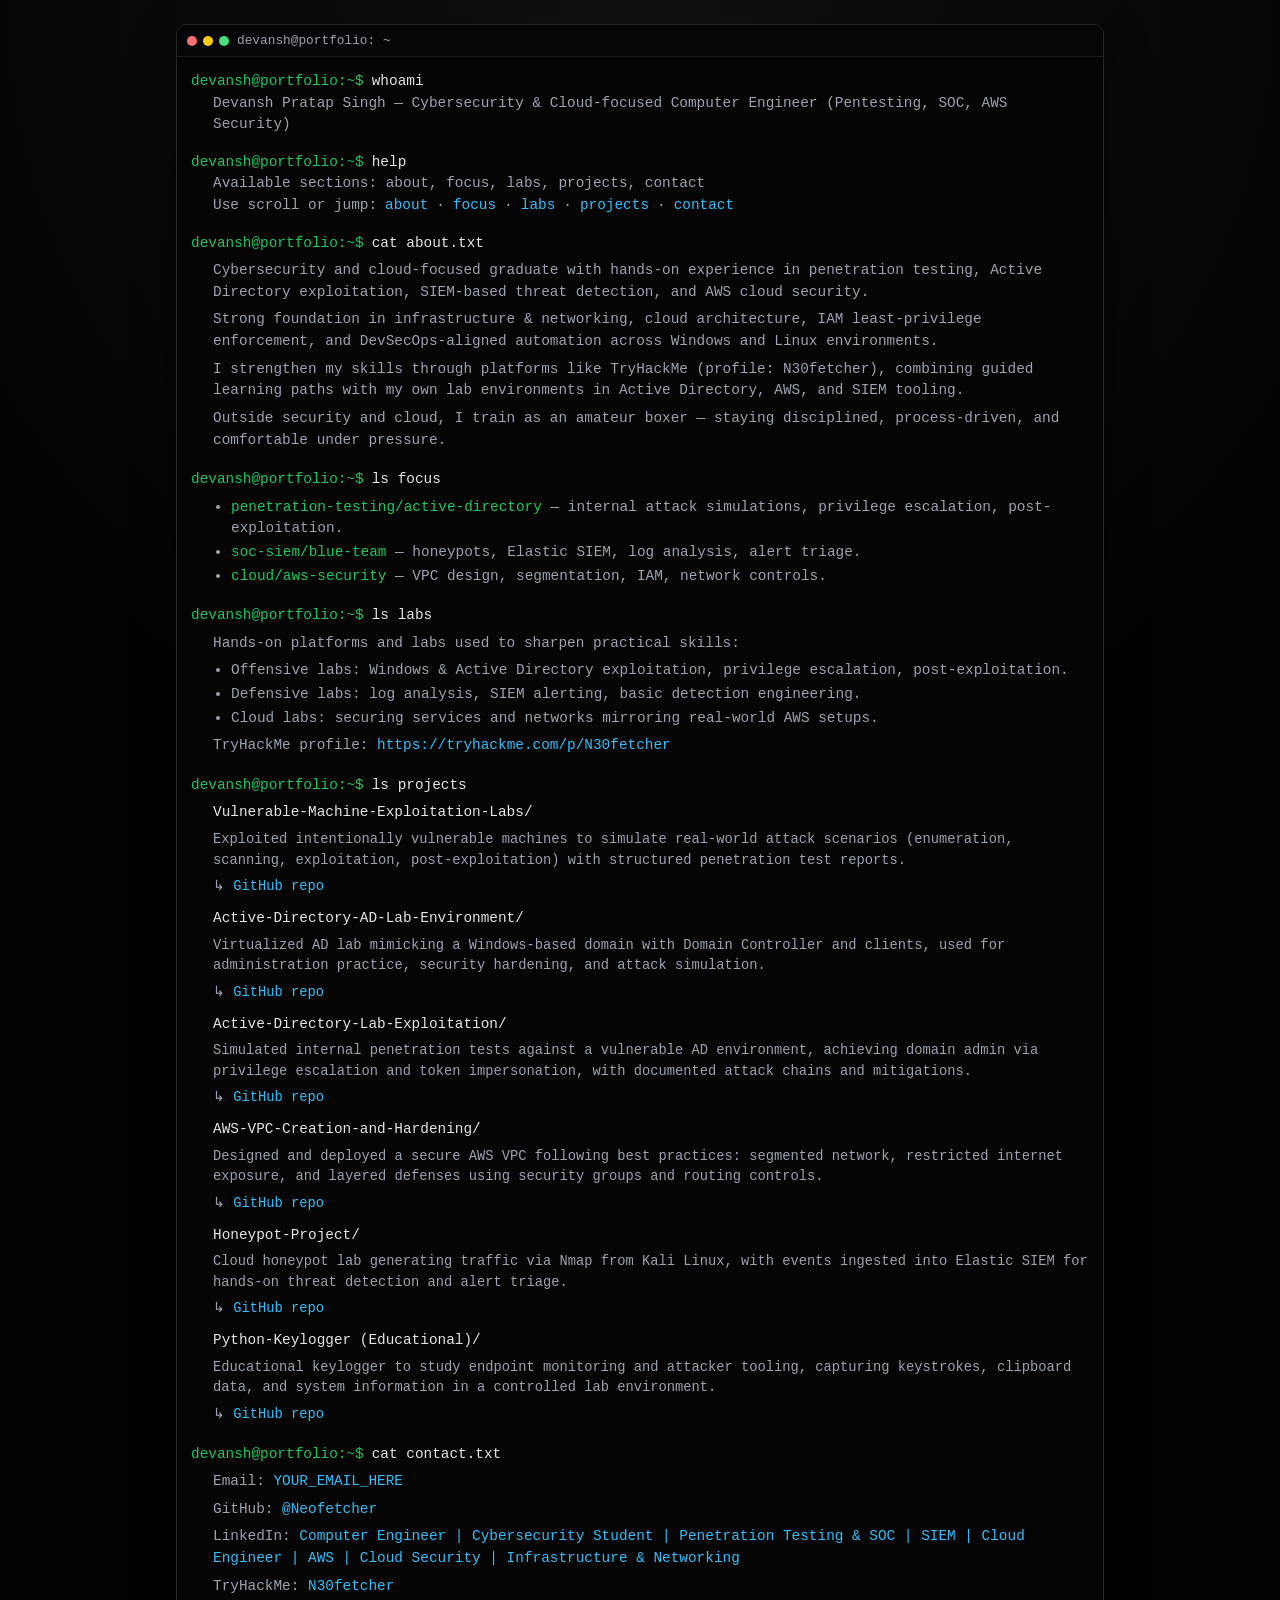
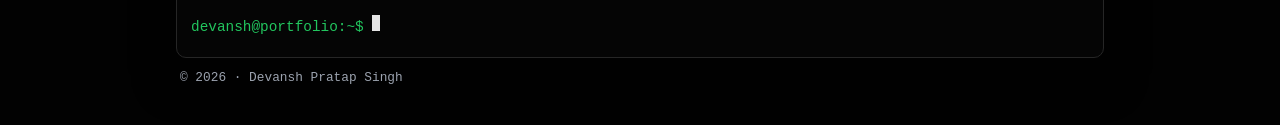
==== index.html @ af6fd448 "Add files via upload" ====
<!DOCTYPE html>
<html lang="en">
<head>
  <meta charset="UTF-8" />
  <title>devansh@portfolio:~$</title>
  <meta name="viewport" content="width=device-width, initial-scale=1" />
  <link rel="stylesheet" href="style.css" />
</head>
<body>
  <div class="page">

    <div class="terminal">
      <div class="terminal-bar">
        <div class="dots">
          <span class="dot dot-red"></span>
          <span class="dot dot-yellow"></span>
          <span class="dot dot-green"></span>
        </div>
        <div class="terminal-title">devansh@portfolio: ~</div>
      </div>

      <div class="terminal-body">
        <!-- Intro -->
        <div class="line">
          <span class="prompt">devansh@portfolio:~$</span>
          <span class="command">whoami</span>
        </div>
        <div class="line line-output">
          Devansh Pratap Singh — Cybersecurity &amp; Cloud-focused Computer Engineer (Pentesting, SOC, AWS Security)
        </div>

        <div class="line spacer"></div>

        <!-- Help / menu -->
        <div class="line">
          <span class="prompt">devansh@portfolio:~$</span>
          <span class="command">help</span>
        </div>
        <div class="line line-output">
          Available sections: about, focus, labs, projects, contact
        </div>
        <div class="line line-output">
          Use scroll or jump: <a href="#about">about</a> · <a href="#focus">focus</a> ·
          <a href="#labs">labs</a> · <a href="#projects">projects</a> · <a href="#contact">contact</a>
        </div>

        <div class="line spacer"></div>

        <!-- ABOUT -->
        <div class="anchor" id="about"></div>
        <div class="line">
          <span class="prompt">devansh@portfolio:~$</span>
          <span class="command">cat about.txt</span>
        </div>
        <div class="block fade-on-scroll">
          <p>
            Cybersecurity and cloud-focused graduate with hands-on experience in penetration testing,
            Active Directory exploitation, SIEM-based threat detection, and AWS cloud security.
          </p>
          <p>
            Strong foundation in infrastructure &amp; networking, cloud architecture, IAM least-privilege
            enforcement, and DevSecOps-aligned automation across Windows and Linux environments.
          </p>
          <p>
            I strengthen my skills through platforms like TryHackMe (profile: N30fetcher), combining guided
            learning paths with my own lab environments in Active Directory, AWS, and SIEM tooling.
          </p>
          <p>
            Outside security and cloud, I train as an amateur boxer — staying disciplined, process-driven,
            and comfortable under pressure.
          </p>
        </div>

        <div class="line spacer"></div>

        <!-- FOCUS -->
        <div class="anchor" id="focus"></div>
        <div class="line">
          <span class="prompt">devansh@portfolio:~$</span>
          <span class="command">ls focus</span>
        </div>
        <div class="block fade-on-scroll">
          <ul>
            <li><span class="key">penetration-testing/active-directory</span> — internal attack simulations, privilege escalation, post-exploitation.</li>
            <li><span class="key">soc-siem/blue-team</span> — honeypots, Elastic SIEM, log analysis, alert triage.</li>
            <li><span class="key">cloud/aws-security</span> — VPC design, segmentation, IAM, network controls.</li>
          </ul>
        </div>

        <div class="line spacer"></div>

        <!-- LABS / TRYHACKME -->
        <div class="anchor" id="labs"></div>
        <div class="line">
          <span class="prompt">devansh@portfolio:~$</span>
          <span class="command">ls labs</span>
        </div>
        <div class="block fade-on-scroll">
          <p>Hands-on platforms and labs used to sharpen practical skills:</p>
          <ul>
            <li>Offensive labs: Windows &amp; Active Directory exploitation, privilege escalation, post-exploitation.</li>
            <li>Defensive labs: log analysis, SIEM alerting, basic detection engineering.</li>
            <li>Cloud labs: securing services and networks mirroring real-world AWS setups.</li>
          </ul>
          <p>
            TryHackMe profile:
            <a href="https://tryhackme.com/p/N30fetcher" target="_blank">https://tryhackme.com/p/N30fetcher</a>
          </p>
        </div>

        <div class="line spacer"></div>

        <!-- PROJECTS -->
        <div class="anchor" id="projects"></div>
        <div class="line">
          <span class="prompt">devansh@portfolio:~$</span>
          <span class="command">ls projects</span>
        </div>

        <div class="block fade-on-scroll">
          <p class="project-title">Vulnerable-Machine-Exploitation-Labs/</p>
          <p class="project-desc">
            Exploited intentionally vulnerable machines to simulate real-world attack scenarios
            (enumeration, scanning, exploitation, post-exploitation) with structured penetration test reports.
          </p>
          <p class="project-link">
            ↳ <a href="https://github.com/Neofetcher/Vulnerable-Machine-Exploitation-Labs" target="_blank">GitHub repo</a>
          </p>
        </div>

        <div class="block fade-on-scroll">
          <p class="project-title">Active-Directory-AD-Lab-Environment/</p>
          <p class="project-desc">
            Virtualized AD lab mimicking a Windows-based domain with Domain Controller and clients,
            used for administration practice, security hardening, and attack simulation.
          </p>
          <p class="project-link">
            ↳ <a href="https://github.com/Neofetcher/Active-Directory-AD-Lab-Environment" target="_blank">GitHub repo</a>
          </p>
        </div>

        <div class="block fade-on-scroll">
          <p class="project-title">Active-Directory-Lab-Exploitation/</p>
          <p class="project-desc">
            Simulated internal penetration tests against a vulnerable AD environment, achieving domain admin via
            privilege escalation and token impersonation, with documented attack chains and mitigations.
          </p>
          <p class="project-link">
            ↳ <a href="https://github.com/Neofetcher/Active-Directory-Lab-Exploitation" target="_blank">GitHub repo</a>
          </p>
        </div>

        <div class="block fade-on-scroll">
          <p class="project-title">AWS-VPC-Creation-and-Hardening/</p>
          <p class="project-desc">
            Designed and deployed a secure AWS VPC following best practices: segmented network, restricted
            internet exposure, and layered defenses using security groups and routing controls.
          </p>
          <p class="project-link">
            ↳ <a href="https://github.com/Neofetcher/AWS-VPC-Creation-and-Hardening" target="_blank">GitHub repo</a>
          </p>
        </div>

        <div class="block fade-on-scroll">
          <p class="project-title">Honeypot-Project/</p>
          <p class="project-desc">
            Cloud honeypot lab generating traffic via Nmap from Kali Linux, with events ingested into Elastic SIEM
            for hands-on threat detection and alert triage.
          </p>
          <p class="project-link">
            ↳ <a href="https://github.com/Neofetcher/Honeypot-Project" target="_blank">GitHub repo</a>
          </p>
        </div>

        <div class="block fade-on-scroll">
          <p class="project-title">Python-Keylogger (Educational)/</p>
          <p class="project-desc">
            Educational keylogger to study endpoint monitoring and attacker tooling, capturing keystrokes,
            clipboard data, and system information in a controlled lab environment.
          </p>
          <p class="project-link">
            ↳ <a href="https://github.com/Neofetcher/Python-Keylogger" target="_blank">GitHub repo</a>
          </p>
        </div>

        <div class="line spacer"></div>

        <!-- CONTACT -->
        <div class="anchor" id="contact"></div>
        <div class="line">
          <span class="prompt">devansh@portfolio:~$</span>
          <span class="command">cat contact.txt</span>
        </div>
        <div class="block fade-on-scroll">
          <p>Email: <a href="mailto:YOUR_EMAIL_HERE">YOUR_EMAIL_HERE</a></p>
          <p>GitHub: <a href="https://github.com/Neofetcher" target="_blank">@Neofetcher</a></p>
          <p>LinkedIn:
            <a href="https://www.linkedin.com/in/reachmedevansh/" target="_blank">
              Computer Engineer | Cybersecurity Student | Penetration Testing &amp; SOC | SIEM | Cloud Engineer | AWS | Cloud Security | Infrastructure &amp; Networking
            </a>
          </p>
          <p>TryHackMe:
            <a href="https://tryhackme.com/p/N30fetcher" target="_blank">N30fetcher</a>
          </p>
        </div>

        <div class="line spacer"></div>

        <!-- Prompt footer -->
        <div class="line">
          <span class="prompt">devansh@portfolio:~$</span>
          <span class="cursor"></span>
        </div>

      </div>
    </div>

    <footer class="footer">
      © 2026 · Devansh Pratap Singh
    </footer>
  </div>

  <script>
    const observer = new IntersectionObserver(
      (entries) => {
        entries.forEach((entry) => {
          if (entry.isIntersecting) {
            entry.target.classList.add('visible');
          }
        });
      },
      { threshold: 0.15 }
    );

    document.querySelectorAll('.fade-on-scroll').forEach((el) => observer.observe(el));
  </script>
</body>
</html>
---- style.css ----
:root {
  --bg: #020202;
  --terminal-bg: #050505;
  --terminal-border: #262626;
  --text: #e5e5e5;
  --text-muted: #9ca3af;
  --accent: #22c55e; /* green-ish, terminal style */
  --link: #38bdf8;
}

*,
*::before,
*::after {
  box-sizing: border-box;
}

body {
  margin: 0;
  font-family: "JetBrains Mono", ui-monospace, SFMono-Regular, Menlo, Monaco, Consolas, "Liberation Mono", "Courier New", monospace;
  background: radial-gradient(circle at top, #111 0, #020202 45%);
  color: var(--text);
  -webkit-font-smoothing: antialiased;
}

.page {
  min-height: 100vh;
  max-width: 960px;
  margin: 0 auto;
  padding: 24px 16px 40px;
  display: flex;
  flex-direction: column;
  gap: 12px;
}

/* Terminal window */

.terminal {
  border-radius: 10px;
  border: 1px solid var(--terminal-border);
  background: var(--terminal-bg);
  box-shadow: 0 20px 40px rgba(0, 0, 0, 0.6);
  overflow: hidden;
}

.terminal-bar {
  height: 32px;
  display: flex;
  align-items: center;
  padding: 0 10px;
  background: #050608;
  border-bottom: 1px solid #18181b;
}

.dots {
  display: flex;
  gap: 6px;
  margin-right: 8px;
}

.dot {
  width: 10px;
  height: 10px;
  border-radius: 999px;
}

.dot-red {
  background: #f87171;
}

.dot-yellow {
  background: #facc15;
}

.dot-green {
  background: #4ade80;
}

.terminal-title {
  font-size: 0.8rem;
  color: var(--text-muted);
}

/* Terminal body */

.terminal-body {
  padding: 14px 14px 18px;
  font-size: 0.9rem;
  line-height: 1.5;
}

.line {
  display: flex;
  align-items: baseline;
  gap: 8px;
}

.spacer {
  margin: 8px 0;
}

.prompt {
  color: var(--accent);
}

.command {
  color: var(--text);
}

.line-output {
  padding-left: 22px;
  color: var(--text-muted);
}

/* Blocks (sections) */

.block {
  margin: 6px 0 10px;
  padding-left: 22px;
  color: var(--text-muted);
}

.block p {
  margin: 2px 0 6px;
}

.block ul {
  margin: 2px 0 6px;
  padding-left: 18px;
}

.block li {
  margin-bottom: 2px;
}

/* Projects styling */

.project-title {
  color: var(--text);
  margin-bottom: 2px;
}

.project-desc {
  font-size: 0.86rem;
}

.project-link {
  font-size: 0.86rem;
}

/* Links */

a {
  color: var(--link);
  text-decoration: none;
}

a:hover {
  text-decoration: underline;
}

/* Anchor spacing (so href jumps look nice) */

.anchor {
  position: relative;
  top: -60px;
}

/* Cursor */

.cursor {
  display: inline-block;
  width: 8px;
  height: 1.1em;
  background: var(--text);
  animation: blink 1s step-start infinite;
}

@keyframes blink {
  50% {
    opacity: 0;
  }
}

/* Scroll animations */

.fade-on-scroll {
  opacity: 0;
  transform: translateY(8px);
  transition: opacity 0.4s ease-out, transform 0.4s ease-out;
}

.fade-on-scroll.visible {
  opacity: 1;
  transform: translateY(0);
}

/* Key style bits */

.key {
  color: var(--accent);
}

/* Footer */

.footer {
  font-size: 0.8rem;
  color: var(--text-muted);
  text-align: left;
  padding-left: 4px;
}

/* Responsive */

@media (max-width: 640px) {
  .terminal-body {
    font-size: 0.85rem;
  }

  .line {
    flex-wrap: wrap;
  }
}
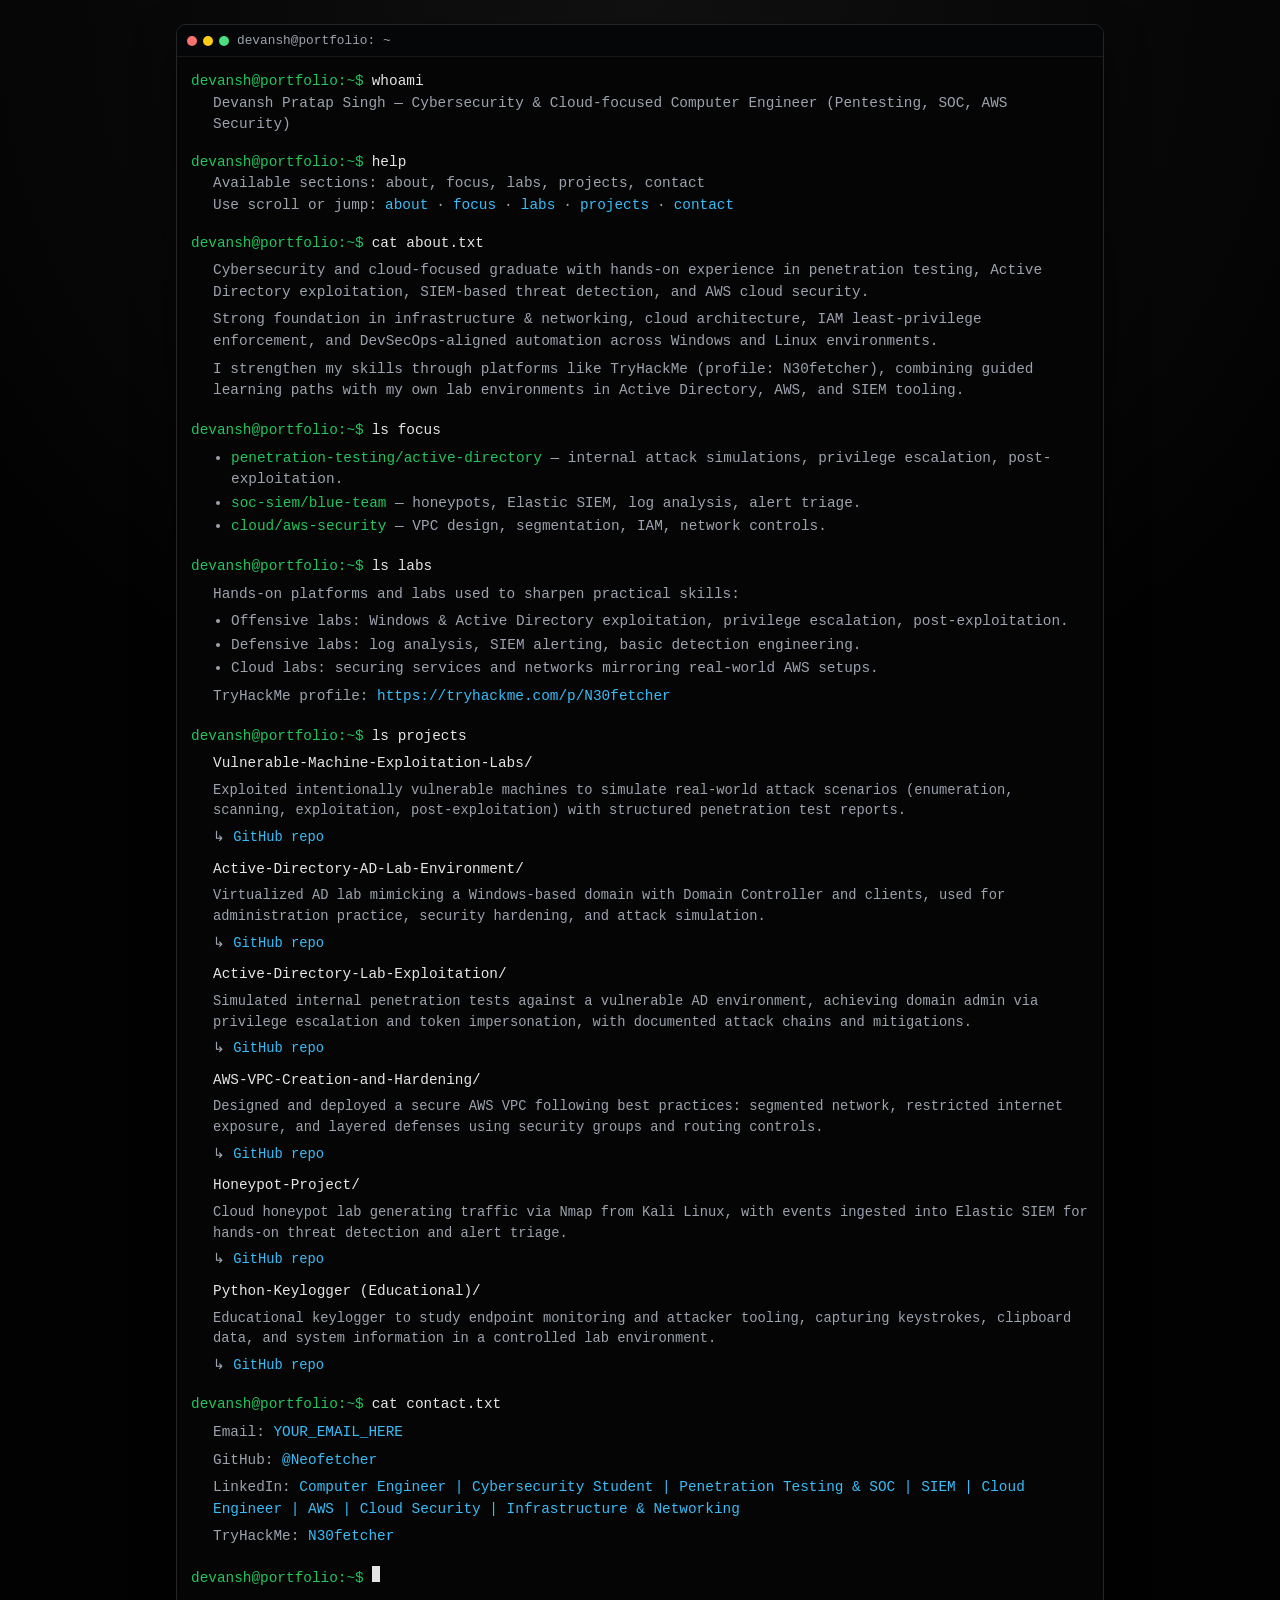
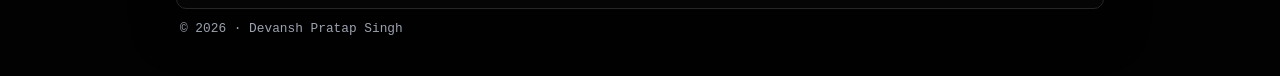
==== commit 36b20c2b: "Fix HTML structure and formatting issues" ====
--- a/index.html
+++ b/index.html
@@ -64,10 +64,6 @@
           <p>
             I strengthen my skills through platforms like TryHackMe (profile: N30fetcher), combining guided
             learning paths with my own lab environments in Active Directory, AWS, and SIEM tooling.
-          </p>
-          <p>
-            Outside security and cloud, I train as an amateur boxer — staying disciplined, process-driven,
-            and comfortable under pressure.
           </p>
         </div>
 
@@ -235,4 +231,4 @@
     document.querySelectorAll('.fade-on-scroll').forEach((el) => observer.observe(el));
   </script>
 </body>
-</html>+</html>
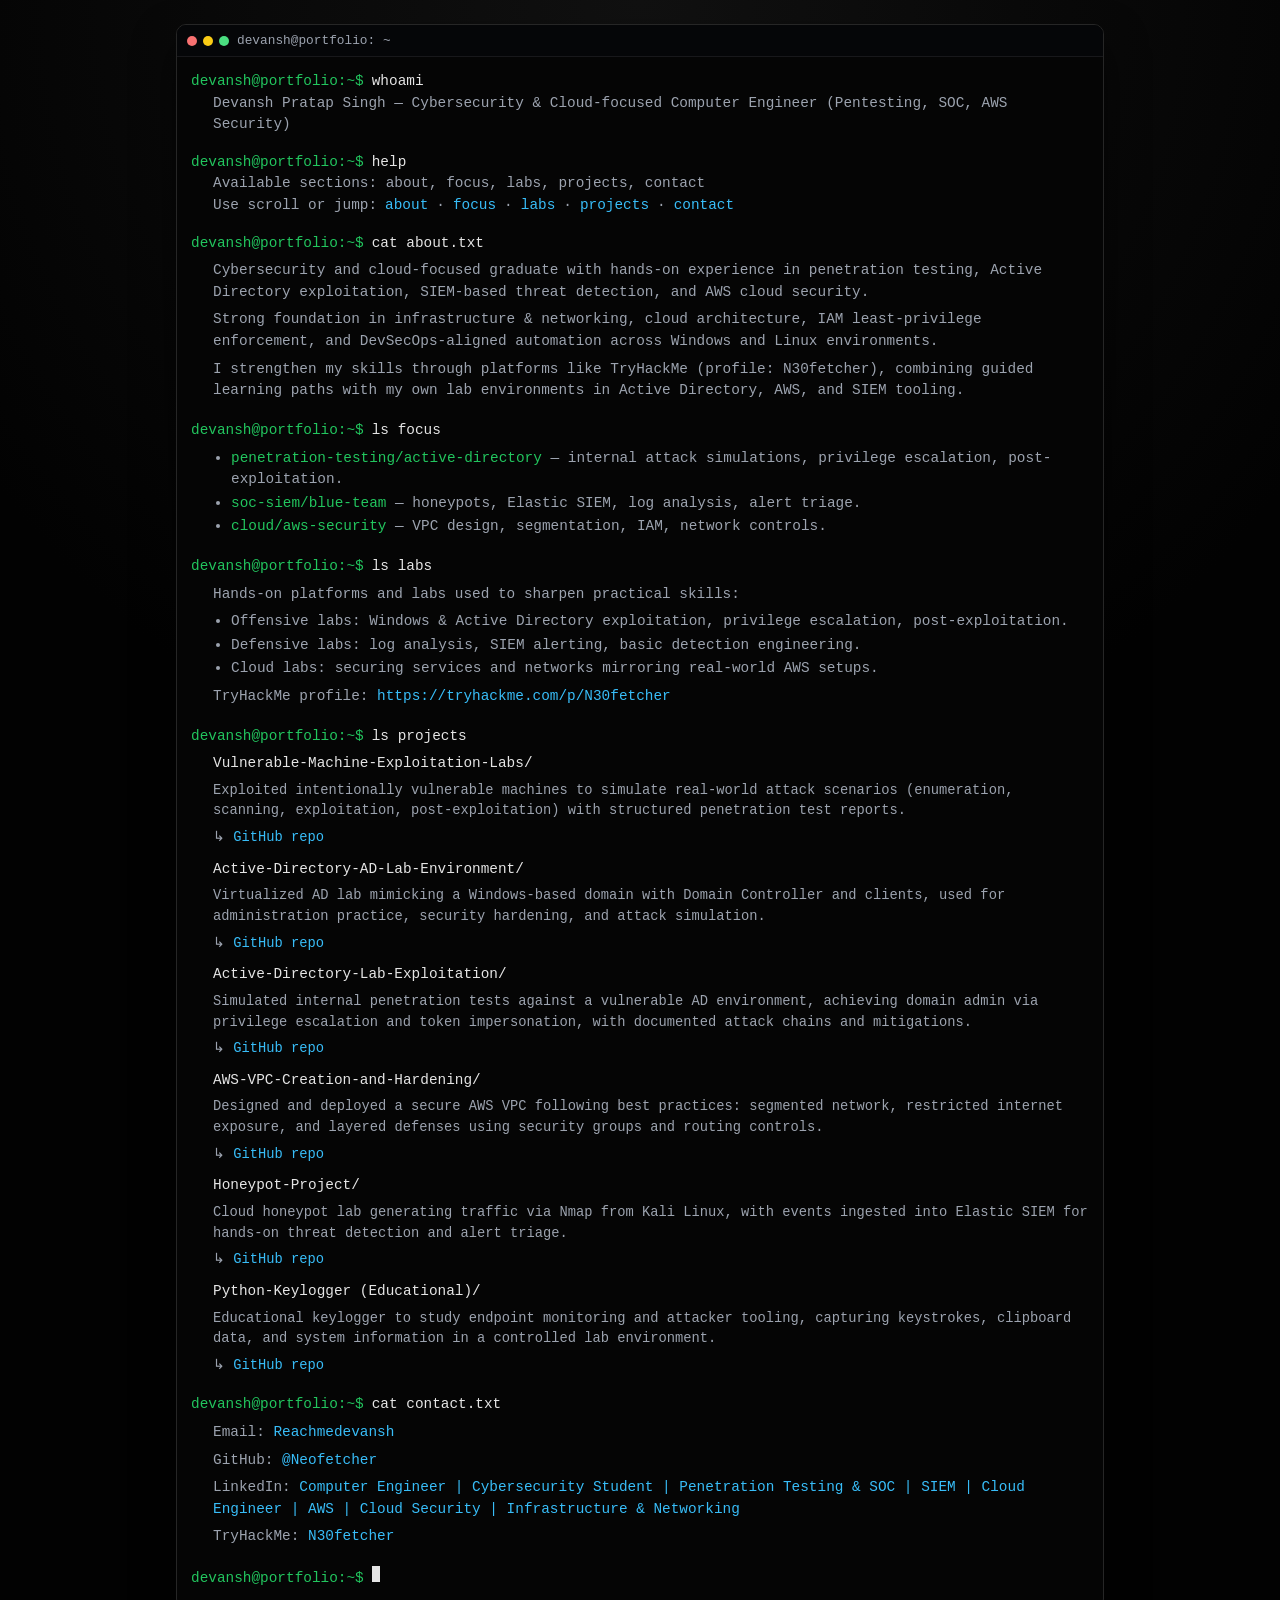
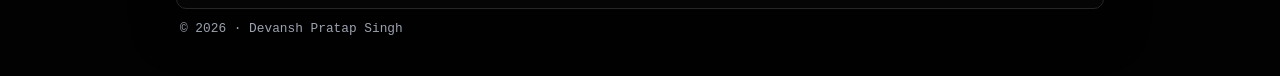
==== commit 9dd2ef5c: "Fix HTML structure and content formatting" ====
--- a/index.html
+++ b/index.html
@@ -188,7 +188,7 @@
           <span class="command">cat contact.txt</span>
         </div>
         <div class="block fade-on-scroll">
-          <p>Email: <a href="mailto:YOUR_EMAIL_HERE">YOUR_EMAIL_HERE</a></p>
+          <p>Email: <a href="mailto:YOUR_EMAIL_HERE">Reachmedevansh</a></p>
           <p>GitHub: <a href="https://github.com/Neofetcher" target="_blank">@Neofetcher</a></p>
           <p>LinkedIn:
             <a href="https://www.linkedin.com/in/reachmedevansh/" target="_blank">
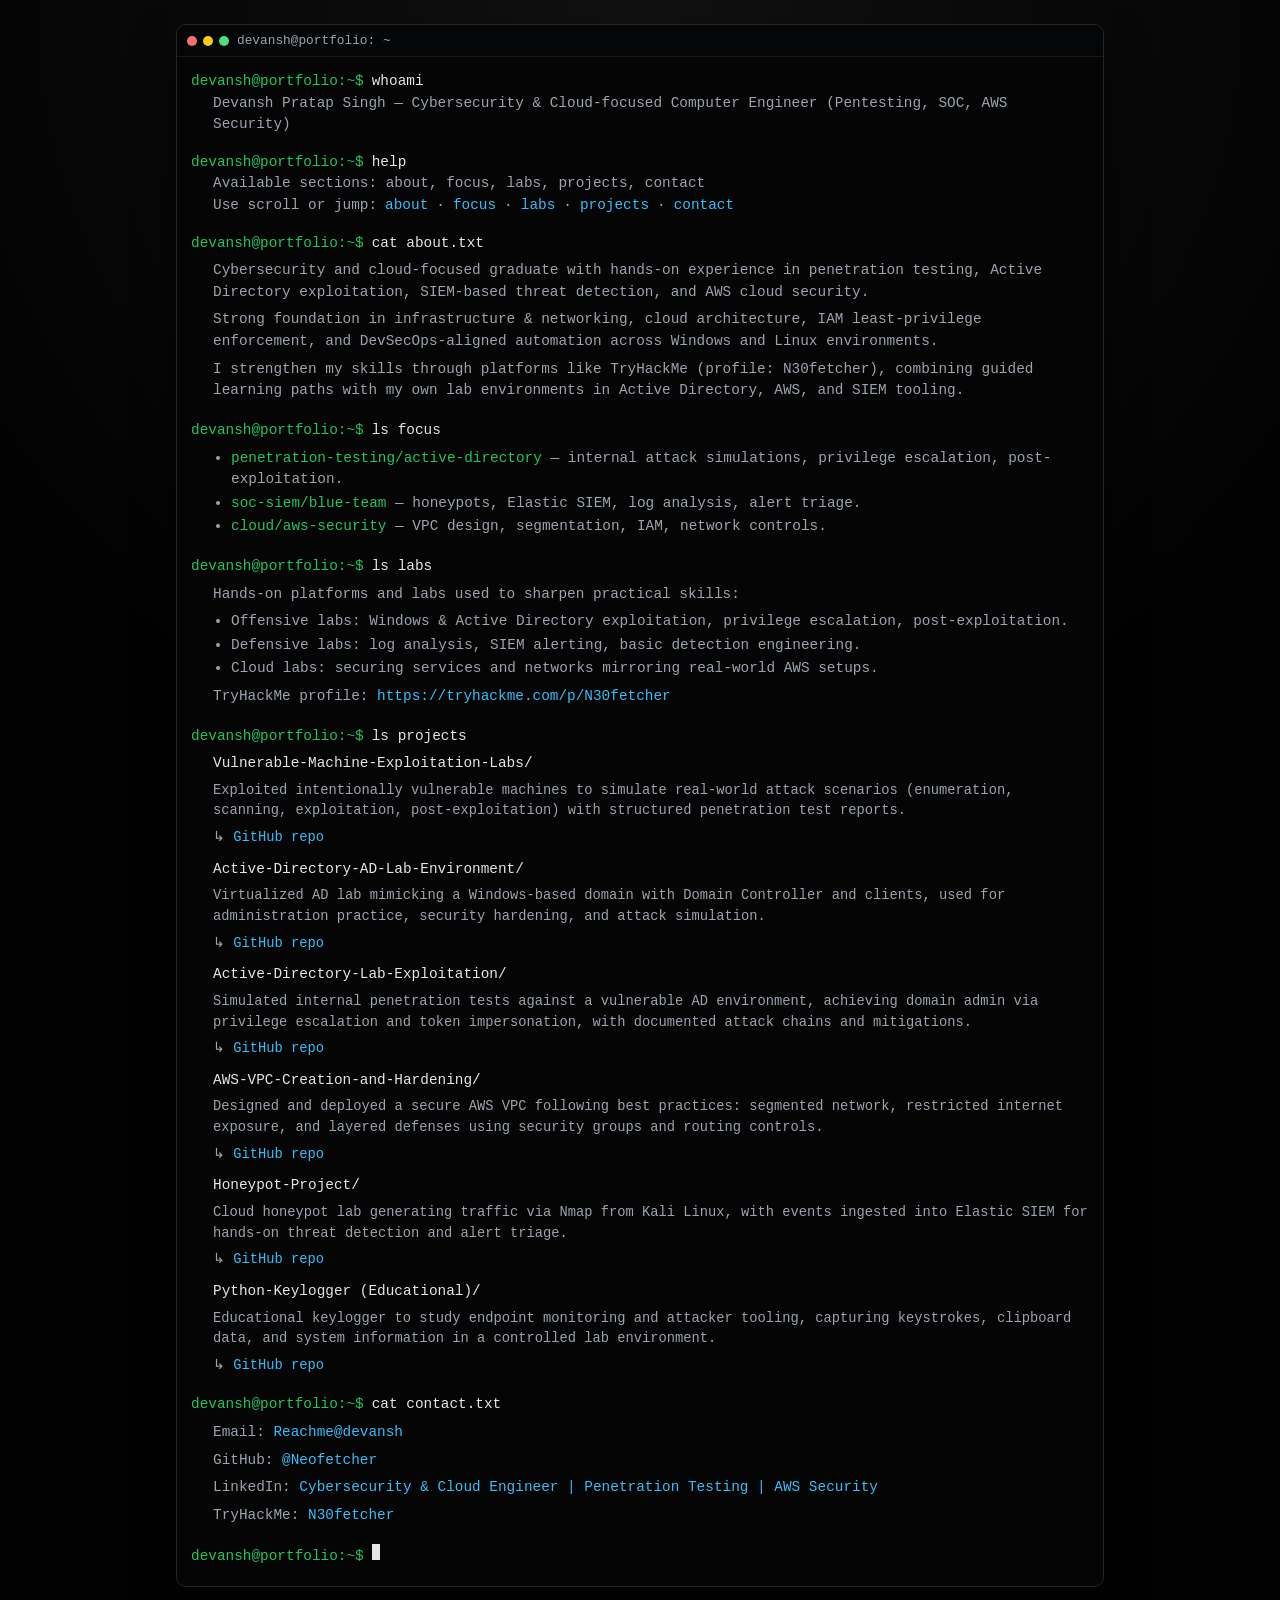
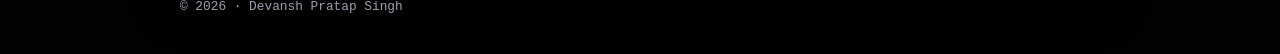
==== commit 34fef02d: "Update index.html" ====
--- a/index.html
+++ b/index.html
@@ -188,11 +188,11 @@
           <span class="command">cat contact.txt</span>
         </div>
         <div class="block fade-on-scroll">
-          <p>Email: <a href="mailto:YOUR_EMAIL_HERE">Reachmedevansh</a></p>
+          <p>Email: <a href="mailto:YOUR_EMAIL_HERE">Reachme@devansh</a></p>
           <p>GitHub: <a href="https://github.com/Neofetcher" target="_blank">@Neofetcher</a></p>
           <p>LinkedIn:
             <a href="https://www.linkedin.com/in/reachmedevansh/" target="_blank">
-              Computer Engineer | Cybersecurity Student | Penetration Testing &amp; SOC | SIEM | Cloud Engineer | AWS | Cloud Security | Infrastructure &amp; Networking
+              Cybersecurity & Cloud Engineer | Penetration Testing | AWS Security
             </a>
           </p>
           <p>TryHackMe:
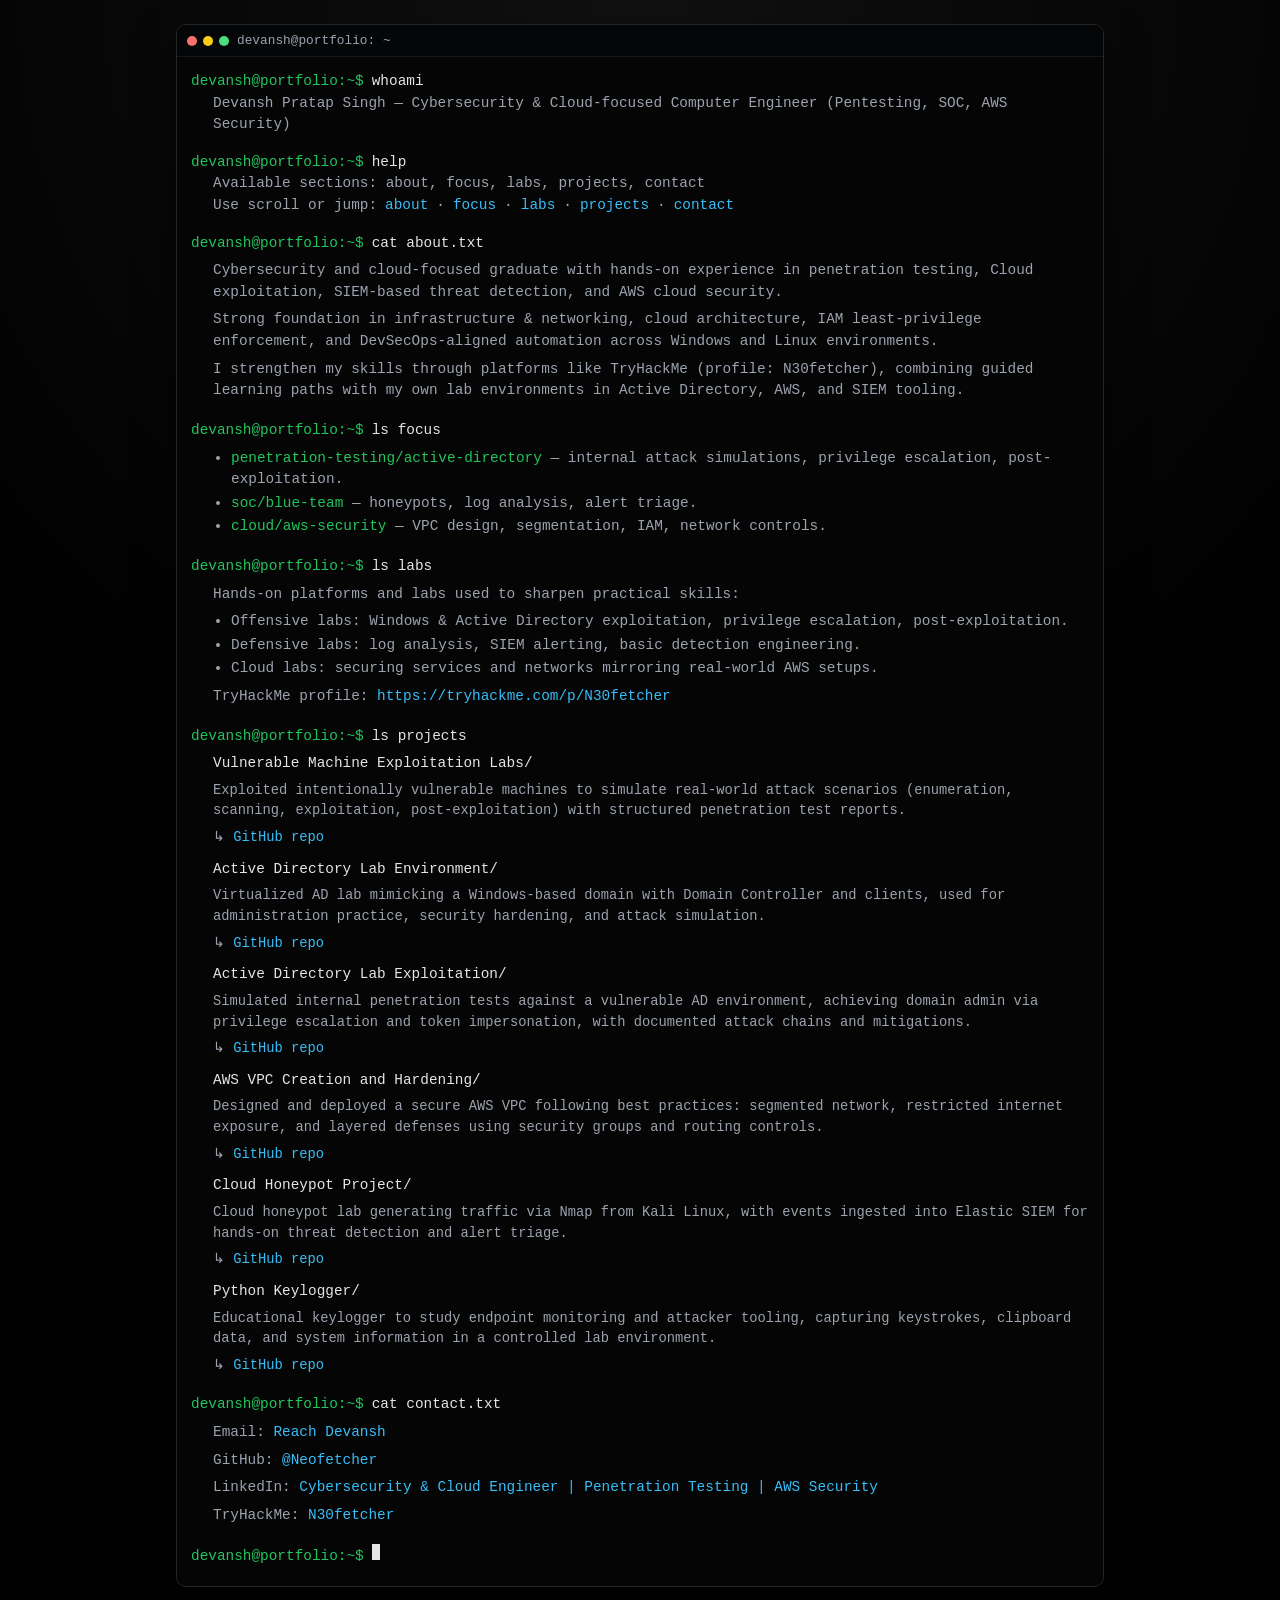
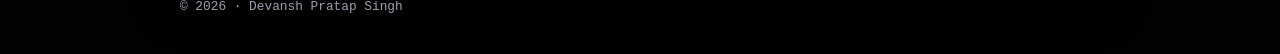
==== commit b562abcc: "Update index.html" ====
--- a/index.html
+++ b/index.html
@@ -55,7 +55,7 @@
         <div class="block fade-on-scroll">
           <p>
             Cybersecurity and cloud-focused graduate with hands-on experience in penetration testing,
-            Active Directory exploitation, SIEM-based threat detection, and AWS cloud security.
+            Cloud exploitation, SIEM-based threat detection, and AWS cloud security.
           </p>
           <p>
             Strong foundation in infrastructure &amp; networking, cloud architecture, IAM least-privilege
@@ -78,7 +78,7 @@
         <div class="block fade-on-scroll">
           <ul>
             <li><span class="key">penetration-testing/active-directory</span> — internal attack simulations, privilege escalation, post-exploitation.</li>
-            <li><span class="key">soc-siem/blue-team</span> — honeypots, Elastic SIEM, log analysis, alert triage.</li>
+            <li><span class="key">soc/blue-team</span> — honeypots, log analysis, alert triage.</li>
             <li><span class="key">cloud/aws-security</span> — VPC design, segmentation, IAM, network controls.</li>
           </ul>
         </div>
@@ -114,7 +114,7 @@
         </div>
 
         <div class="block fade-on-scroll">
-          <p class="project-title">Vulnerable-Machine-Exploitation-Labs/</p>
+          <p class="project-title">Vulnerable Machine Exploitation Labs/</p>
           <p class="project-desc">
             Exploited intentionally vulnerable machines to simulate real-world attack scenarios
             (enumeration, scanning, exploitation, post-exploitation) with structured penetration test reports.
@@ -125,7 +125,7 @@
         </div>
 
         <div class="block fade-on-scroll">
-          <p class="project-title">Active-Directory-AD-Lab-Environment/</p>
+          <p class="project-title">Active Directory Lab Environment/</p>
           <p class="project-desc">
             Virtualized AD lab mimicking a Windows-based domain with Domain Controller and clients,
             used for administration practice, security hardening, and attack simulation.
@@ -136,7 +136,7 @@
         </div>
 
         <div class="block fade-on-scroll">
-          <p class="project-title">Active-Directory-Lab-Exploitation/</p>
+          <p class="project-title">Active Directory Lab Exploitation/</p>
           <p class="project-desc">
             Simulated internal penetration tests against a vulnerable AD environment, achieving domain admin via
             privilege escalation and token impersonation, with documented attack chains and mitigations.
@@ -147,7 +147,7 @@
         </div>
 
         <div class="block fade-on-scroll">
-          <p class="project-title">AWS-VPC-Creation-and-Hardening/</p>
+          <p class="project-title">AWS VPC Creation and Hardening/</p>
           <p class="project-desc">
             Designed and deployed a secure AWS VPC following best practices: segmented network, restricted
             internet exposure, and layered defenses using security groups and routing controls.
@@ -158,7 +158,7 @@
         </div>
 
         <div class="block fade-on-scroll">
-          <p class="project-title">Honeypot-Project/</p>
+          <p class="project-title">Cloud Honeypot Project/</p>
           <p class="project-desc">
             Cloud honeypot lab generating traffic via Nmap from Kali Linux, with events ingested into Elastic SIEM
             for hands-on threat detection and alert triage.
@@ -169,7 +169,7 @@
         </div>
 
         <div class="block fade-on-scroll">
-          <p class="project-title">Python-Keylogger (Educational)/</p>
+          <p class="project-title">Python Keylogger/</p>
           <p class="project-desc">
             Educational keylogger to study endpoint monitoring and attacker tooling, capturing keystrokes,
             clipboard data, and system information in a controlled lab environment.
@@ -188,7 +188,7 @@
           <span class="command">cat contact.txt</span>
         </div>
         <div class="block fade-on-scroll">
-          <p>Email: <a href="mailto:YOUR_EMAIL_HERE">Reachme@devansh</a></p>
+          <p>Email: <a href="mailto:reachmedevansh@gmail.com">Reach Devansh</a></p>
           <p>GitHub: <a href="https://github.com/Neofetcher" target="_blank">@Neofetcher</a></p>
           <p>LinkedIn:
             <a href="https://www.linkedin.com/in/reachmedevansh/" target="_blank">
@@ -225,7 +225,7 @@
           }
         });
       },
-      { threshold: 0.15 }
+      { threshold: 0.2 }
     );
 
     document.querySelectorAll('.fade-on-scroll').forEach((el) => observer.observe(el));
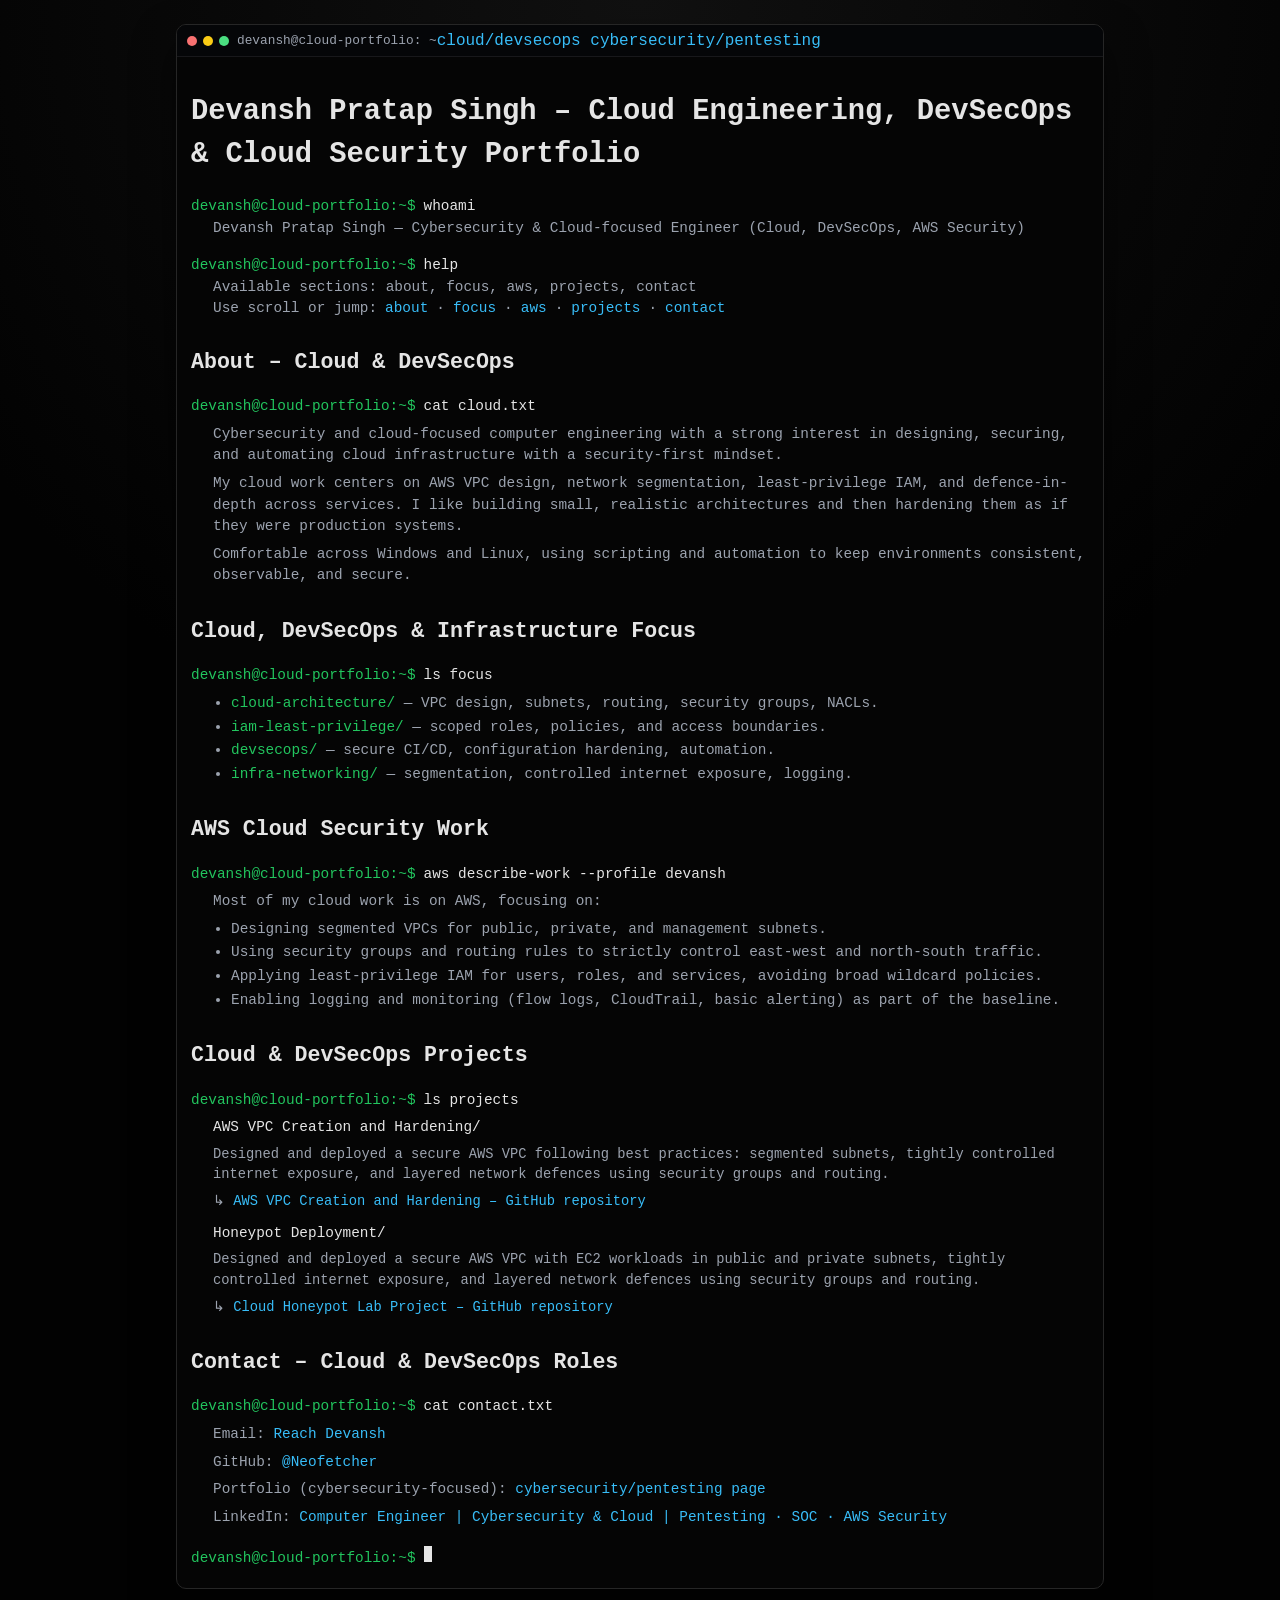
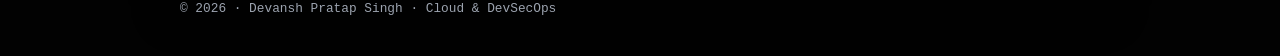
==== commit 0f31d0e9: "Update index.html" ====
--- a/index.html
+++ b/index.html
@@ -2,7 +2,7 @@
 <html lang="en">
 <head>
   <meta charset="UTF-8" />
-  <title>devansh@portfolio:~$</title>
+  <title>devansh@cloud-portfolio:~$</title>
   <meta name="viewport" content="width=device-width, initial-scale=1" />
   <link rel="stylesheet" href="style.css" />
 </head>
@@ -16,54 +16,64 @@
           <span class="dot dot-yellow"></span>
           <span class="dot dot-green"></span>
         </div>
-        <div class="terminal-title">devansh@portfolio: ~</div>
+        <div class="terminal-title">devansh@cloud-portfolio: ~</div>
+        <nav class="top-nav-links">
+          <a href="index.html">cloud/devsecops</a>
+          <a href="cyber.html">cybersecurity/pentesting</a>
+        </nav>
       </div>
 
       <div class="terminal-body">
+        <h1 class="visually-hidden">
+          Devansh Pratap Singh – Cloud Engineering, DevSecOps & Cloud Security Portfolio
+        </h1>
+
         <!-- Intro -->
         <div class="line">
-          <span class="prompt">devansh@portfolio:~$</span>
+          <span class="prompt">devansh@cloud-portfolio:~$</span>
           <span class="command">whoami</span>
         </div>
         <div class="line line-output">
-          Devansh Pratap Singh — Cybersecurity &amp; Cloud-focused Computer Engineer (Pentesting, SOC, AWS Security)
+          Devansh Pratap Singh — Cybersecurity & Cloud-focused Engineer (Cloud, DevSecOps, AWS Security)
         </div>
 
         <div class="line spacer"></div>
 
         <!-- Help / menu -->
         <div class="line">
-          <span class="prompt">devansh@portfolio:~$</span>
+          <span class="prompt">devansh@cloud-portfolio:~$</span>
           <span class="command">help</span>
         </div>
         <div class="line line-output">
-          Available sections: about, focus, labs, projects, contact
+          Available sections: about, focus, aws, projects, contact
         </div>
         <div class="line line-output">
           Use scroll or jump: <a href="#about">about</a> · <a href="#focus">focus</a> ·
-          <a href="#labs">labs</a> · <a href="#projects">projects</a> · <a href="#contact">contact</a>
+          <a href="#aws">aws</a> · <a href="#projects">projects</a> · <a href="#contact">contact</a>
         </div>
 
         <div class="line spacer"></div>
 
         <!-- ABOUT -->
         <div class="anchor" id="about"></div>
-        <div class="line">
-          <span class="prompt">devansh@portfolio:~$</span>
-          <span class="command">cat about.txt</span>
-        </div>
-        <div class="block fade-on-scroll">
-          <p>
-            Cybersecurity and cloud-focused graduate with hands-on experience in penetration testing,
-            Cloud exploitation, SIEM-based threat detection, and AWS cloud security.
-          </p>
-          <p>
-            Strong foundation in infrastructure &amp; networking, cloud architecture, IAM least-privilege
-            enforcement, and DevSecOps-aligned automation across Windows and Linux environments.
-          </p>
-          <p>
-            I strengthen my skills through platforms like TryHackMe (profile: N30fetcher), combining guided
-            learning paths with my own lab environments in Active Directory, AWS, and SIEM tooling.
+        <h2 class="visually-hidden">About – Cloud & DevSecOps</h2>
+        <div class="line">
+          <span class="prompt">devansh@cloud-portfolio:~$</span>
+          <span class="command">cat cloud.txt</span>
+        </div>
+        <div class="block fade-on-scroll">
+          <p>
+            Cybersecurity and cloud-focused computer engineering with a strong interest in designing, securing, and automating cloud
+            infrastructure with a security-first mindset.
+          </p>
+          <p>
+            My cloud work centers on AWS VPC design, network segmentation, least-privilege IAM, and
+            defence-in-depth across services. I like building small, realistic architectures and then
+            hardening them as if they were production systems.
+          </p>
+          <p>
+            Comfortable across Windows and Linux, using scripting and automation to keep environments
+            consistent, observable, and secure.
           </p>
         </div>
 
@@ -71,111 +81,74 @@
 
         <!-- FOCUS -->
         <div class="anchor" id="focus"></div>
-        <div class="line">
-          <span class="prompt">devansh@portfolio:~$</span>
+        <h2 class="visually-hidden">Cloud, DevSecOps & Infrastructure Focus</h2>
+        <div class="line">
+          <span class="prompt">devansh@cloud-portfolio:~$</span>
           <span class="command">ls focus</span>
         </div>
         <div class="block fade-on-scroll">
           <ul>
-            <li><span class="key">penetration-testing/active-directory</span> — internal attack simulations, privilege escalation, post-exploitation.</li>
-            <li><span class="key">soc/blue-team</span> — honeypots, log analysis, alert triage.</li>
-            <li><span class="key">cloud/aws-security</span> — VPC design, segmentation, IAM, network controls.</li>
+            <li><span class="key">cloud-architecture/</span> — VPC design, subnets, routing, security groups, NACLs.</li>
+            <li><span class="key">iam-least-privilege/</span> — scoped roles, policies, and access boundaries.</li>
+            <li><span class="key">devsecops/</span> — secure CI/CD, configuration hardening, automation.</li>
+            <li><span class="key">infra-networking/</span> — segmentation, controlled internet exposure, logging.</li>
           </ul>
         </div>
 
         <div class="line spacer"></div>
 
-        <!-- LABS / TRYHACKME -->
-        <div class="anchor" id="labs"></div>
-        <div class="line">
-          <span class="prompt">devansh@portfolio:~$</span>
-          <span class="command">ls labs</span>
-        </div>
-        <div class="block fade-on-scroll">
-          <p>Hands-on platforms and labs used to sharpen practical skills:</p>
+        <!-- AWS DETAIL -->
+        <div class="anchor" id="aws"></div>
+        <h2 class="visually-hidden">AWS Cloud Security Work</h2>
+        <div class="line">
+          <span class="prompt">devansh@cloud-portfolio:~$</span>
+          <span class="command">aws describe-work --profile devansh</span>
+        </div>
+        <div class="block fade-on-scroll">
+          <p>
+            Most of my cloud work is on AWS, focusing on:
+          </p>
           <ul>
-            <li>Offensive labs: Windows &amp; Active Directory exploitation, privilege escalation, post-exploitation.</li>
-            <li>Defensive labs: log analysis, SIEM alerting, basic detection engineering.</li>
-            <li>Cloud labs: securing services and networks mirroring real-world AWS setups.</li>
+            <li>Designing segmented VPCs for public, private, and management subnets.</li>
+            <li>Using security groups and routing rules to strictly control east-west and north-south traffic.</li>
+            <li>Applying least-privilege IAM for users, roles, and services, avoiding broad wildcard policies.</li>
+            <li>Enabling logging and monitoring (flow logs, CloudTrail, basic alerting) as part of the baseline.</li>
           </ul>
-          <p>
-            TryHackMe profile:
-            <a href="https://tryhackme.com/p/N30fetcher" target="_blank">https://tryhackme.com/p/N30fetcher</a>
-          </p>
-        </div>
-
-        <div class="line spacer"></div>
-
-        <!-- PROJECTS -->
+        </div>
+
+        <div class="line spacer"></div>
+
+        <!-- PROJECTS (CLOUD / DEVSECOPS ANGLE) -->
         <div class="anchor" id="projects"></div>
-        <div class="line">
-          <span class="prompt">devansh@portfolio:~$</span>
+        <h2 class="visually-hidden">Cloud & DevSecOps Projects</h2>
+        <div class="line">
+          <span class="prompt">devansh@cloud-portfolio:~$</span>
           <span class="command">ls projects</span>
-        </div>
-
-        <div class="block fade-on-scroll">
-          <p class="project-title">Vulnerable Machine Exploitation Labs/</p>
-          <p class="project-desc">
-            Exploited intentionally vulnerable machines to simulate real-world attack scenarios
-            (enumeration, scanning, exploitation, post-exploitation) with structured penetration test reports.
-          </p>
-          <p class="project-link">
-            ↳ <a href="https://github.com/Neofetcher/Vulnerable-Machine-Exploitation-Labs" target="_blank">GitHub repo</a>
-          </p>
-        </div>
-
-        <div class="block fade-on-scroll">
-          <p class="project-title">Active Directory Lab Environment/</p>
-          <p class="project-desc">
-            Virtualized AD lab mimicking a Windows-based domain with Domain Controller and clients,
-            used for administration practice, security hardening, and attack simulation.
-          </p>
-          <p class="project-link">
-            ↳ <a href="https://github.com/Neofetcher/Active-Directory-AD-Lab-Environment" target="_blank">GitHub repo</a>
-          </p>
-        </div>
-
-        <div class="block fade-on-scroll">
-          <p class="project-title">Active Directory Lab Exploitation/</p>
-          <p class="project-desc">
-            Simulated internal penetration tests against a vulnerable AD environment, achieving domain admin via
-            privilege escalation and token impersonation, with documented attack chains and mitigations.
-          </p>
-          <p class="project-link">
-            ↳ <a href="https://github.com/Neofetcher/Active-Directory-Lab-Exploitation" target="_blank">GitHub repo</a>
-          </p>
         </div>
 
         <div class="block fade-on-scroll">
           <p class="project-title">AWS VPC Creation and Hardening/</p>
           <p class="project-desc">
-            Designed and deployed a secure AWS VPC following best practices: segmented network, restricted
-            internet exposure, and layered defenses using security groups and routing controls.
+            Designed and deployed a secure AWS VPC following best practices: segmented subnets, tightly
+            controlled internet exposure, and layered network defences using security groups and routing.
           </p>
           <p class="project-link">
-            ↳ <a href="https://github.com/Neofetcher/AWS-VPC-Creation-and-Hardening" target="_blank">GitHub repo</a>
-          </p>
-        </div>
-
-        <div class="block fade-on-scroll">
-          <p class="project-title">Cloud Honeypot Project/</p>
+            ↳ <a href="https://github.com/Neofetcher/AWS-VPC-Creation-and-Hardening" target="_blank">
+              AWS VPC Creation and Hardening – GitHub repository
+            </a>
+          </p>
+        </div>
+
+        <div class="block fade-on-scroll">
+          <p class="project-title">Honeypot Deployment/</p>
           <p class="project-desc">
-            Cloud honeypot lab generating traffic via Nmap from Kali Linux, with events ingested into Elastic SIEM
-            for hands-on threat detection and alert triage.
+            Designed and deployed a secure AWS VPC with EC2 workloads in public and private subnets, tightly controlled internet exposure,
+            and layered network defences using security groups and routing.
           </p>
           <p class="project-link">
-            ↳ <a href="https://github.com/Neofetcher/Honeypot-Project" target="_blank">GitHub repo</a>
-          </p>
-        </div>
-
-        <div class="block fade-on-scroll">
-          <p class="project-title">Python Keylogger/</p>
-          <p class="project-desc">
-            Educational keylogger to study endpoint monitoring and attacker tooling, capturing keystrokes,
-            clipboard data, and system information in a controlled lab environment.
-          </p>
-          <p class="project-link">
-            ↳ <a href="https://github.com/Neofetcher/Python-Keylogger" target="_blank">GitHub repo</a>
+            ↳ <a href="https://github.com/Neofetcher/Honeypot-Project" target="_blank">
+              Cloud Honeypot Lab Project – GitHub repository
+            </a>
           </p>
         </div>
 
@@ -183,28 +156,27 @@
 
         <!-- CONTACT -->
         <div class="anchor" id="contact"></div>
-        <div class="line">
-          <span class="prompt">devansh@portfolio:~$</span>
+        <h2 class="visually-hidden">Contact – Cloud & DevSecOps Roles</h2>
+        <div class="line">
+          <span class="prompt">devansh@cloud-portfolio:~$</span>
           <span class="command">cat contact.txt</span>
         </div>
         <div class="block fade-on-scroll">
           <p>Email: <a href="mailto:reachmedevansh@gmail.com">Reach Devansh</a></p>
           <p>GitHub: <a href="https://github.com/Neofetcher" target="_blank">@Neofetcher</a></p>
+          <p>Portfolio (cybersecurity-focused): <a href="cyber.html">cybersecurity/pentesting page</a></p>
           <p>LinkedIn:
             <a href="https://www.linkedin.com/in/reachmedevansh/" target="_blank">
-              Cybersecurity & Cloud Engineer | Penetration Testing | AWS Security
+              Computer Engineer | Cybersecurity &amp; Cloud | Pentesting · SOC · AWS Security
             </a>
           </p>
-          <p>TryHackMe:
-            <a href="https://tryhackme.com/p/N30fetcher" target="_blank">N30fetcher</a>
-          </p>
         </div>
 
         <div class="line spacer"></div>
 
         <!-- Prompt footer -->
         <div class="line">
-          <span class="prompt">devansh@portfolio:~$</span>
+          <span class="prompt">devansh@cloud-portfolio:~$</span>
           <span class="cursor"></span>
         </div>
 
@@ -212,7 +184,7 @@
     </div>
 
     <footer class="footer">
-      © 2026 · Devansh Pratap Singh
+      © 2026 · Devansh Pratap Singh · Cloud &amp; DevSecOps
     </footer>
   </div>
 
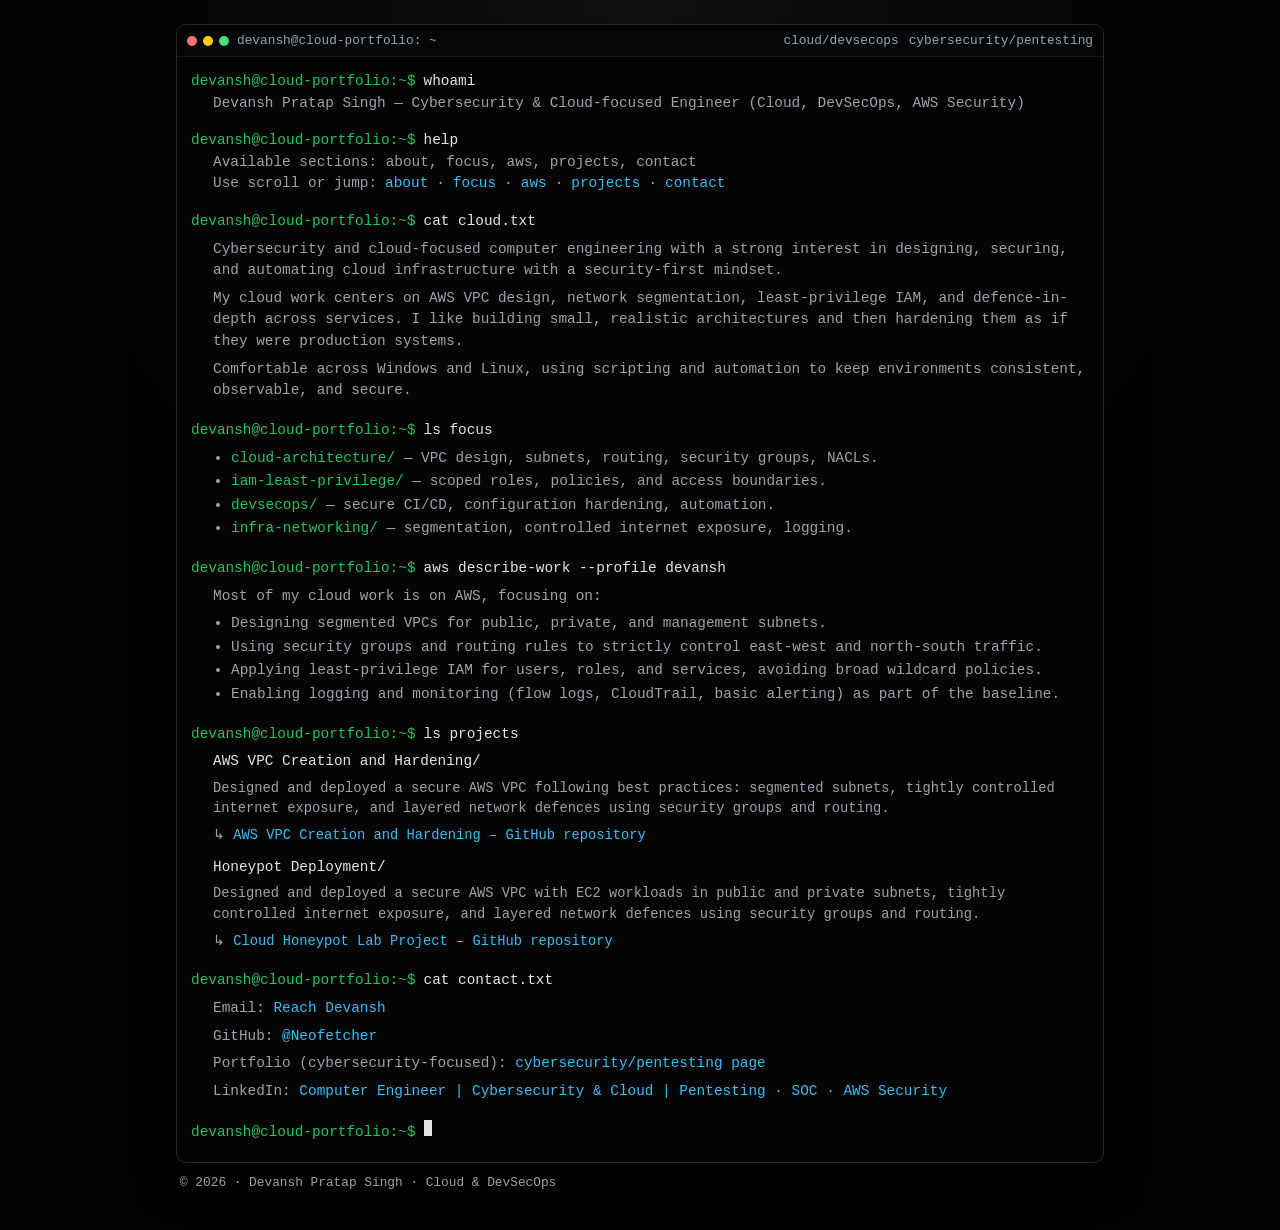
==== commit 57f412d2: "Add files via upload" ====
--- a/index.html
+++ b/index.html
@@ -203,4 +203,4 @@
     document.querySelectorAll('.fade-on-scroll').forEach((el) => observer.observe(el));
   </script>
 </body>
-</html>
+</html>
--- a/style.css
+++ b/style.css
@@ -4,7 +4,7 @@
   --terminal-border: #262626;
   --text: #e5e5e5;
   --text-muted: #9ca3af;
-  --accent: #22c55e; /* green-ish, terminal style */
+  --accent: #22c55e;
   --link: #38bdf8;
 }
 
@@ -16,7 +16,8 @@
 
 body {
   margin: 0;
-  font-family: "JetBrains Mono", ui-monospace, SFMono-Regular, Menlo, Monaco, Consolas, "Liberation Mono", "Courier New", monospace;
+  font-family: "JetBrains Mono", ui-monospace, SFMono-Regular, Menlo, Monaco, Consolas,
+    "Liberation Mono", "Courier New", monospace;
   background: radial-gradient(circle at top, #111 0, #020202 45%);
   color: var(--text);
   -webkit-font-smoothing: antialiased;
@@ -80,6 +81,24 @@
   color: var(--text-muted);
 }
 
+/* Top nav links inside bar */
+
+.top-nav-links {
+  margin-left: auto;
+  display: flex;
+  gap: 10px;
+}
+
+.top-nav-links a {
+  font-size: 0.8rem;
+  color: var(--text-muted);
+  text-decoration: none;
+}
+
+.top-nav-links a:hover {
+  color: var(--text);
+}
+
 /* Terminal body */
 
 .terminal-body {
@@ -158,7 +177,7 @@
   text-decoration: underline;
 }
 
-/* Anchor spacing (so href jumps look nice) */
+/* Anchor spacing */
 
 .anchor {
   position: relative;
@@ -194,10 +213,24 @@
   transform: translateY(0);
 }
 
-/* Key style bits */
+/* Visual key */
 
 .key {
   color: var(--accent);
+}
+
+/* Visually hidden headings (for SEO) */
+
+.visually-hidden {
+  position: absolute;
+  width: 1px;
+  height: 1px;
+  padding: 0;
+  margin: -1px;
+  overflow: hidden;
+  clip: rect(0, 0, 0, 0);
+  white-space: nowrap;
+  border: 0;
 }
 
 /* Footer */
@@ -219,4 +252,8 @@
   .line {
     flex-wrap: wrap;
   }
+
+  .top-nav-links {
+    gap: 6px;
+  }
 }
